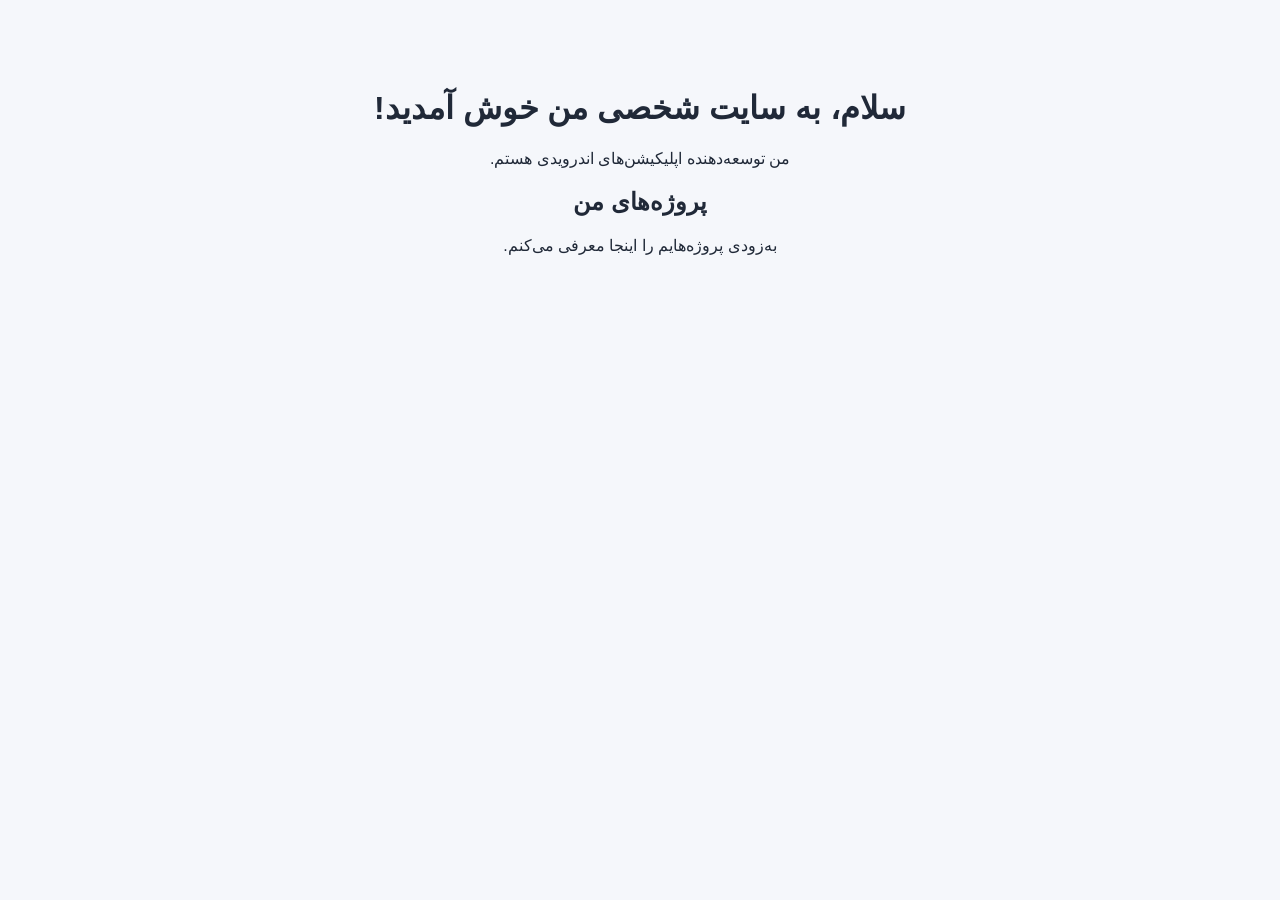
==== index.html @ 51ae1687 "Add initial HTML structure for personal website" ====
<!DOCTYPE html>
<html lang="fa" dir="rtl">
<head>
  <meta charset="UTF-8">
  <meta name="viewport" content="width=device-width, initial-scale=1">
  <title>سایت شخصی من</title>
  <style>
    body {
      font-family: Tahoma, sans-serif;
      text-align: center;
      padding: 60px 20px;
      background: #f5f7fb;
      color: #202938;
    }
  </style>
</head>
<body>
  <h1>سلام، به سایت شخصی من خوش آمدید!</h1>
  <p>من توسعه‌دهنده اپلیکیشن‌های اندرویدی هستم.</p>
  <h2>پروژه‌های من</h2>
  <p>به‌زودی پروژه‌هایم را اینجا معرفی می‌کنم.</p>
</body>
</html>
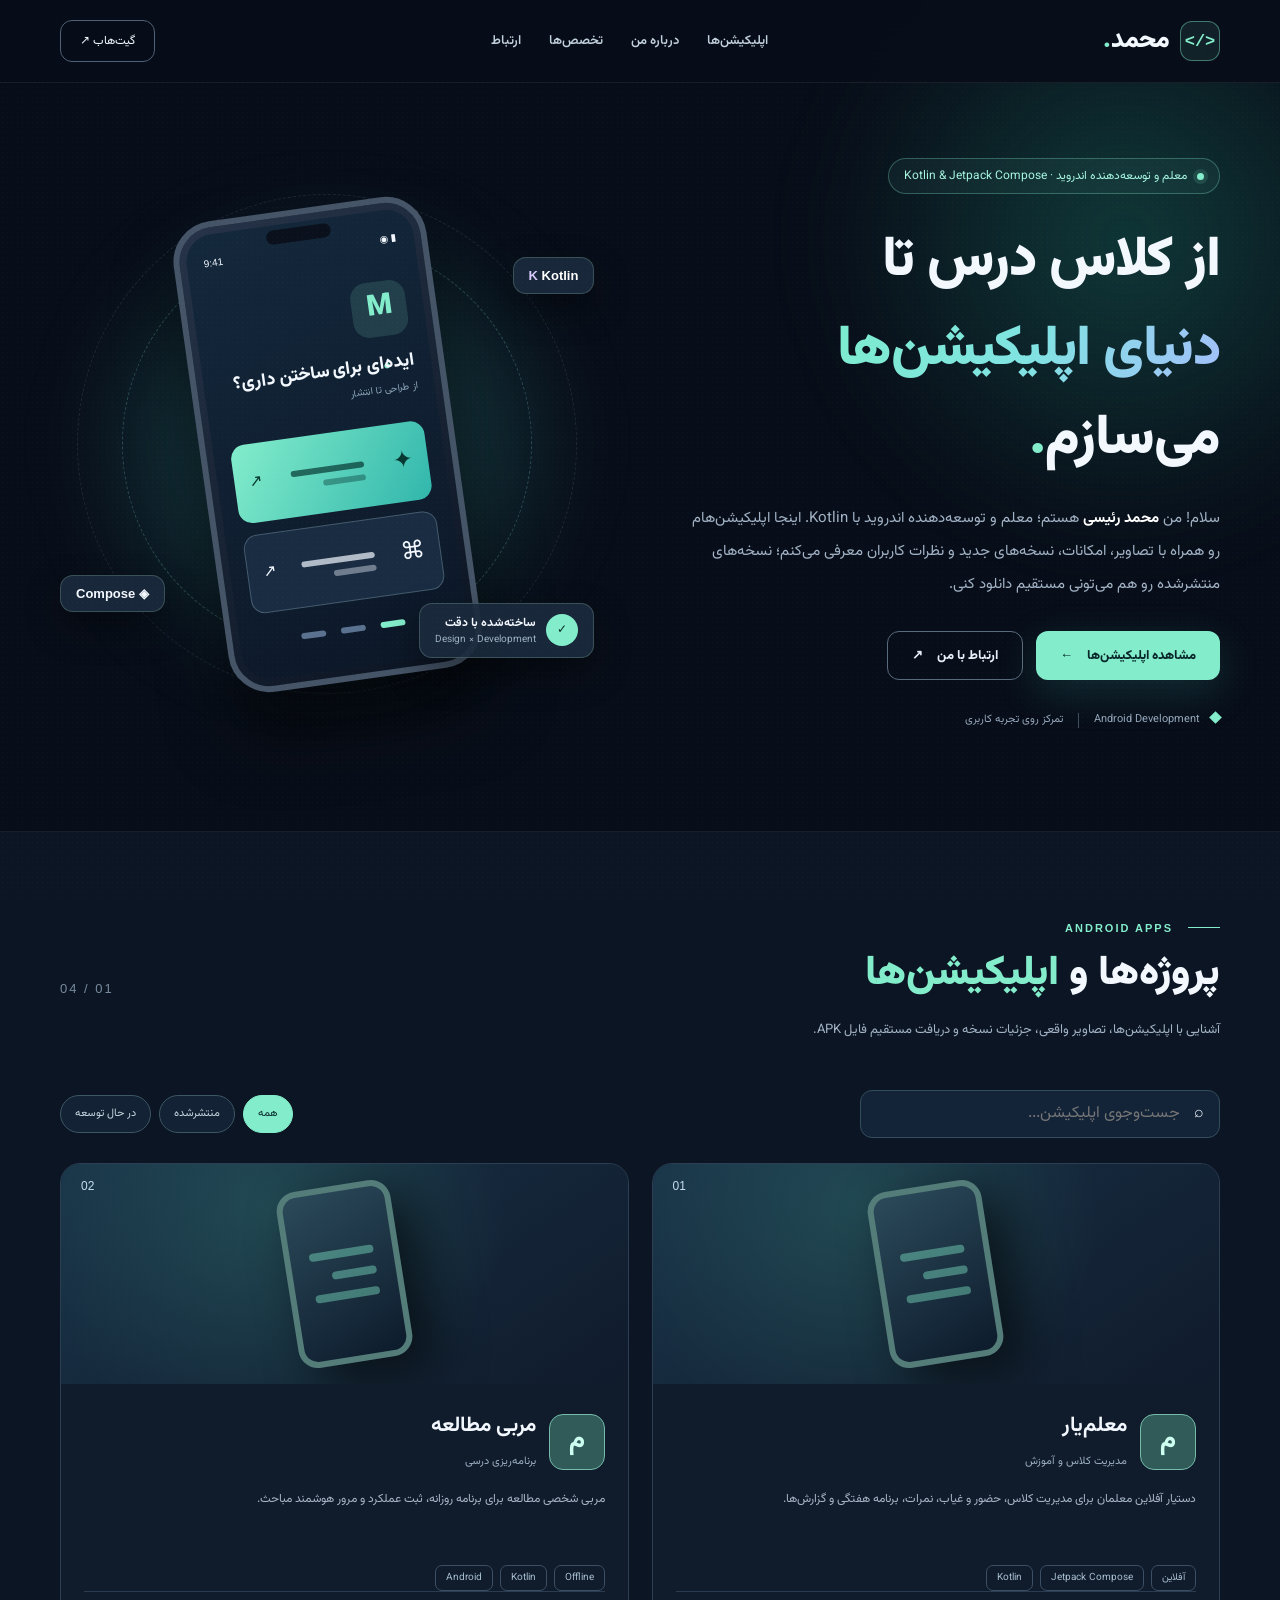
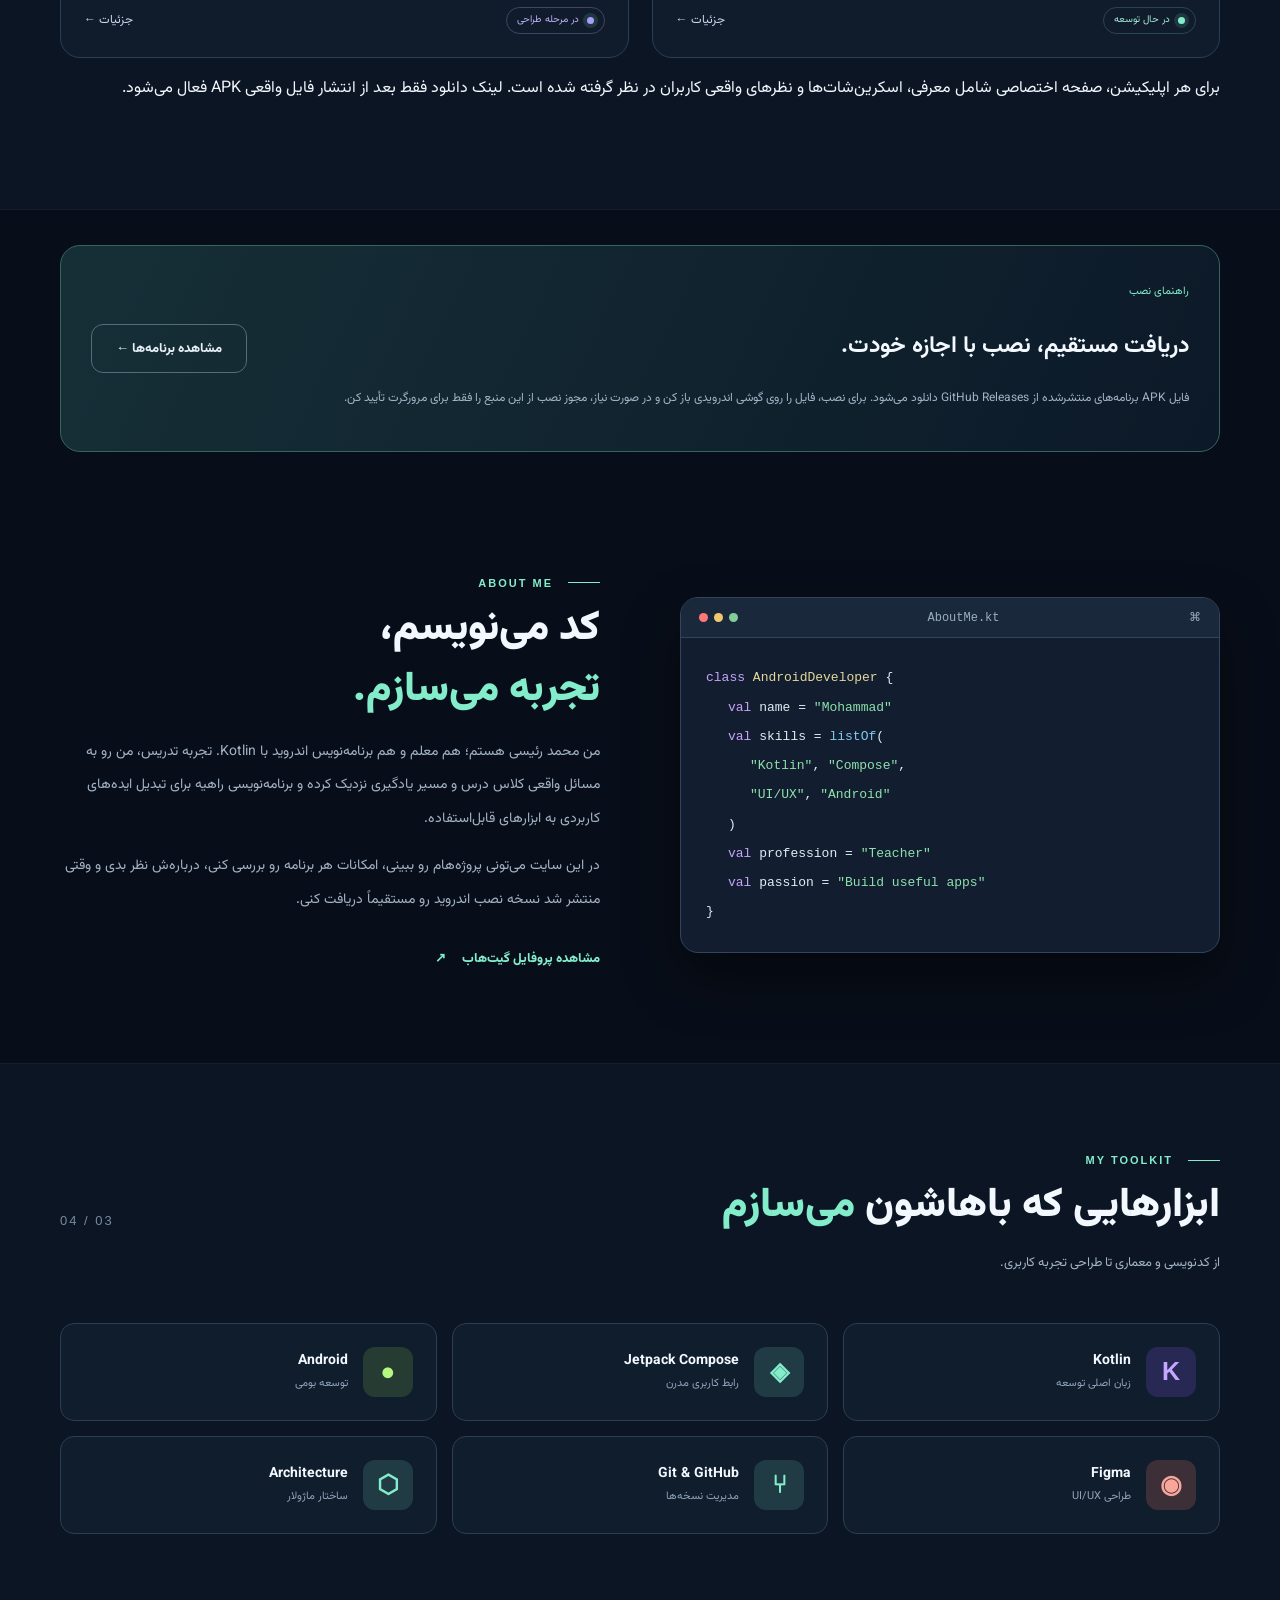
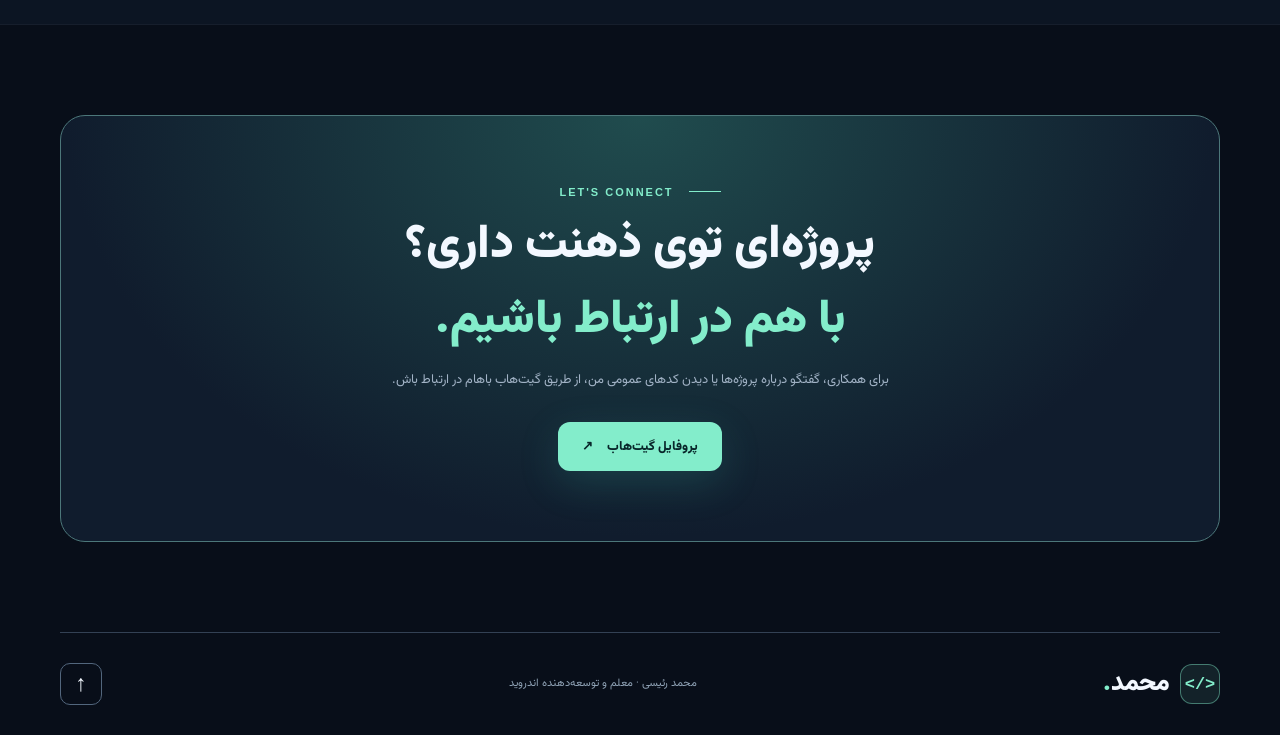
==== commit 1fade152: "Publish Mohammad Raisi portfolio and Android app catalog" ====
--- a/index.html
+++ b/index.html
@@ -1,23 +1,55 @@
-<!DOCTYPE html>
+<!doctype html>
 <html lang="fa" dir="rtl">
 <head>
-  <meta charset="UTF-8">
-  <meta name="viewport" content="width=device-width, initial-scale=1">
-  <title>سایت شخصی من</title>
-  <style>
-    body {
-      font-family: Tahoma, sans-serif;
-      text-align: center;
-      padding: 60px 20px;
-      background: #f5f7fb;
-      color: #202938;
-    }
-  </style>
+  <meta charset="utf-8" />
+  <meta name="viewport" content="width=device-width,initial-scale=1" />
+  <meta name="theme-color" content="#080d19" />
+  <meta name="description" content="سایت شخصی محمد رئیسی؛ معلم و توسعه‌دهنده اندروید با Kotlin و Jetpack Compose. آشنایی با اپلیکیشن‌ها، نمونه‌کارها و دانلود نسخه‌های منتشرشده." />
+  <meta property="og:title" content="محمد رئیسی | معلم و توسعه‌دهنده اندروید" />
+  <meta property="og:description" content="اپلیکیشن‌های اندرویدی، نمونه‌کارها و لینک دانلود نسخه‌های منتشرشده" />
+  <meta property="og:type" content="website" />
+  <title>محمد رئیسی | معلم و توسعه‌دهنده اندروید</title>
+  <link rel="preconnect" href="https://fonts.googleapis.com" />
+  <link rel="preconnect" href="https://fonts.gstatic.com" crossorigin />
+  <link href="https://fonts.googleapis.com/css2?family=Vazirmatn:wght@400;500;600;700;800;900&display=swap" rel="stylesheet" />
+  <link rel="icon" type="image/svg+xml" href="assets/favicon.svg" />
+  <link rel="stylesheet" href="styles.css" />
+  <link rel="stylesheet" href="market.css" />
+  <script type="module" src="home.js"></script>
 </head>
 <body>
-  <h1>سلام، به سایت شخصی من خوش آمدید!</h1>
-  <p>من توسعه‌دهنده اپلیکیشن‌های اندرویدی هستم.</p>
-  <h2>پروژه‌های من</h2>
-  <p>به‌زودی پروژه‌هایم را اینجا معرفی می‌کنم.</p>
+  <a href="#main" class="skip">رفتن به محتوای اصلی</a>
+  <div class="grain" aria-hidden="true"></div>
+  <header class="site-header" id="top">
+    <nav class="nav wrap" aria-label="منوی اصلی">
+      <a class="brand" href="#top" aria-label="صفحه اصلی محمد رئیسی"><span class="brand-symbol">&lt;/&gt;</span><span>محمد<span class="brand-dot">.</span></span></a>
+      <button class="menu-button" id="menu-button" aria-controls="nav-links" aria-expanded="false" aria-label="باز کردن منو"><span></span><span></span><span></span></button>
+      <div class="nav-links" id="nav-links"><a href="#projects">اپلیکیشن‌ها</a><a href="#about">درباره من</a><a href="#stack">تخصص‌ها</a><a href="#contact">ارتباط</a></div>
+      <a class="nav-cta" href="https://github.com/MohammadRaisi9" target="_blank" rel="noopener noreferrer" aria-label="مشاهده گیت‌هاب من">گیت‌هاب <span aria-hidden="true">↗</span></a>
+    </nav>
+  </header>
+  <main id="main">
+    <section class="hero wrap" aria-labelledby="hero-title">
+      <div class="hero-copy">
+        <div class="eyebrow"><span class="live-dot"></span> معلم و توسعه‌دهنده اندروید · Kotlin & Jetpack Compose</div>
+        <h1 id="hero-title">از کلاس درس تا<br/><span class="gradient-text">دنیای اپلیکیشن‌ها</span><br/>می‌سازم<span class="period">.</span></h1>
+        <p class="hero-intro">سلام! من <strong>محمد رئیسی</strong> هستم؛ معلم و توسعه‌دهنده اندروید با Kotlin. اینجا اپلیکیشن‌هام رو همراه با تصاویر، امکانات، نسخه‌های جدید و نظرات کاربران معرفی می‌کنم؛ نسخه‌های منتشرشده رو هم می‌تونی مستقیم دانلود کنی.</p>
+        <div class="hero-actions"><a href="#projects" class="btn btn-primary">مشاهده اپلیکیشن‌ها <span aria-hidden="true">←</span></a><a href="#contact" class="btn btn-outline">ارتباط با من <span aria-hidden="true">↗</span></a></div>
+        <div class="hero-meta"><span><i class="meta-pin"></i> Android Development</span><span class="meta-divider"></span><span>تمرکز روی تجربه کاربری</span></div>
+      </div>
+      <div class="hero-art" aria-label="تصویر گرافیکی برنامه‌نویسی اندروید">
+        <div class="orbit orbit-1"></div><div class="orbit orbit-2"></div><div class="glow"></div>
+        <div class="floating-chip chip-kotlin">K <span>Kotlin</span></div><div class="floating-chip chip-compose"><span class="compose-mark">◈</span> Compose</div>
+        <div class="device"><div class="device-notch"></div><div class="device-screen"><div class="mock-status"><span>9:41</span><span>◉ ▮</span></div><div class="mock-avatar">M<span>.</span></div><div class="mock-greeting">ایده‌ای برای ساختن داری؟</div><div class="mock-subtitle">از طراحی تا انتشار</div><div class="mock-cards"><div class="mock-card mock-card-primary"><span class="mock-icon">✦</span><span class="mock-bars"><i></i><i></i></span><span>↗</span></div><div class="mock-card"><span class="mock-icon">⌘</span><span class="mock-bars"><i></i><i></i></span><span>↗</span></div></div><div class="mock-nav"><b></b><b></b><b></b></div></div></div>
+        <div class="floating-note"><span class="check-circle">✓</span><span><b>ساخته‌شده با دقت</b><small>Design × Development</small></span></div>
+      </div>
+    </section>
+    <section class="section projects-section" id="projects" aria-labelledby="projects-title"><div class="wrap"><div class="section-top"><div><div class="section-kicker">ANDROID APPS <span></span></div><h2 id="projects-title">پروژه‌ها و <span>اپلیکیشن‌ها</span></h2><p>آشنایی با اپلیکیشن‌ها، تصاویر واقعی، جزئیات نسخه و دریافت مستقیم فایل APK.</p></div><span class="section-index">01 / 04</span></div><div class="market-toolbar"><label class="search-box"><span aria-hidden="true">⌕</span><input id="app-search" type="search" placeholder="جست‌وجوی اپلیکیشن..." autocomplete="off" aria-label="جست‌وجوی اپلیکیشن‌ها" /></label><div class="filter-pills" role="group" aria-label="فیلتر وضعیت"><button class="filter-pill active" type="button" data-status="all" aria-pressed="true">همه</button><button class="filter-pill" type="button" data-status="released" aria-pressed="false">منتشرشده</button><button class="filter-pill" type="button" data-status="development" aria-pressed="false">در حال توسعه</button></div></div><div class="project-grid" id="project-grid" aria-live="polite"><p class="no-projects">در حال دریافت فهرست برنامه‌ها…</p></div><p class="project-note">برای هر اپلیکیشن، صفحه اختصاصی شامل معرفی، اسکرین‌شات‌ها و نظرهای واقعی کاربران در نظر گرفته شده است. لینک دانلود فقط بعد از انتشار فایل واقعی APK فعال می‌شود.</p></div></section>
+    <section class="install-strip wrap" aria-labelledby="install-title"><div><span class="install-chip">راهنمای نصب</span><h2 id="install-title">دریافت مستقیم، نصب با اجازه خودت.</h2><p>فایل APK برنامه‌های منتشرشده از GitHub Releases دانلود می‌شود. برای نصب، فایل را روی گوشی اندرویدی باز کن و در صورت نیاز، مجوز نصب از این منبع را فقط برای مرورگرت تأیید کن.</p></div><a href="#projects" class="btn btn-outline">مشاهده برنامه‌ها ←</a></section>
+    <section class="section about-section" id="about" aria-labelledby="about-title"><div class="wrap about-grid"><div class="about-visual"><div class="about-code"><div class="code-header"><span class="window-dots"><i></i><i></i><i></i></span><span>AboutMe.kt</span><span>⌘</span></div><div class="code-body"><div><span class="code-purple">class</span> <span class="code-yellow">AndroidDeveloper</span> {</div><div class="indent"><span class="code-purple">val</span> name = <span class="code-green">"Mohammad"</span></div><div class="indent"><span class="code-purple">val</span> skills = <span class="code-blue">listOf</span>(</div><div class="indent2"><span class="code-green">"Kotlin"</span>, <span class="code-green">"Compose"</span>,</div><div class="indent2"><span class="code-green">"UI/UX"</span>, <span class="code-green">"Android"</span></div><div class="indent">)</div><div class="indent"><span class="code-purple">val</span> profession = <span class="code-green">"Teacher"</span></div><div class="indent"><span class="code-purple">val</span> passion = <span class="code-green">"Build useful apps"</span></div><div>}</div></div></div><div class="about-glow"></div></div><div class="about-copy"><div class="section-kicker">ABOUT ME <span></span></div><h2 id="about-title">کد می‌نویسم،<br/><span>تجربه می‌سازم.</span></h2><p>من محمد رئیسی هستم؛ هم معلم و هم برنامه‌نویس اندروید با Kotlin. تجربه تدریس، من رو به مسائل واقعی کلاس درس و مسیر یادگیری نزدیک کرده و برنامه‌نویسی راهیه برای تبدیل ایده‌های کاربردی به ابزارهای قابل‌استفاده.</p><p>در این سایت می‌تونی پروژه‌هام رو ببینی، امکانات هر برنامه رو بررسی کنی، درباره‌ش نظر بدی و وقتی منتشر شد نسخه نصب اندروید رو مستقیماً دریافت کنی.</p><a class="text-link" href="https://github.com/MohammadRaisi9" target="_blank" rel="noopener noreferrer">مشاهده پروفایل گیت‌هاب <span aria-hidden="true">↗</span></a></div></div></section>
+    <section class="section stack-section" id="stack" aria-labelledby="stack-title"><div class="wrap"><div class="section-top"><div><div class="section-kicker">MY TOOLKIT <span></span></div><h2 id="stack-title">ابزارهایی که باهاشون <span>می‌سازم</span></h2><p>از کدنویسی و معماری تا طراحی تجربه کاربری.</p></div><span class="section-index">03 / 04</span></div><div class="stack-grid"><div class="stack-item"><span class="stack-icon kotlin-icon">K</span><span><b>Kotlin</b><small>زبان اصلی توسعه</small></span></div><div class="stack-item"><span class="stack-icon compose-icon">◈</span><span><b>Jetpack Compose</b><small>رابط کاربری مدرن</small></span></div><div class="stack-item"><span class="stack-icon android-icon">●</span><span><b>Android</b><small>توسعه بومی</small></span></div><div class="stack-item"><span class="stack-icon figma-icon">◉</span><span><b>Figma</b><small>طراحی UI/UX</small></span></div><div class="stack-item"><span class="stack-icon git-icon">⑂</span><span><b>Git & GitHub</b><small>مدیریت نسخه‌ها</small></span></div><div class="stack-item"><span class="stack-icon arch-icon">⬡</span><span><b>Architecture</b><small>ساختار ماژولار</small></span></div></div></div></section>
+    <section class="section contact-section" id="contact" aria-labelledby="contact-title"><div class="wrap"><div class="contact-card"><div class="contact-glow"></div><div class="section-kicker">LET'S CONNECT <span></span></div><h2 id="contact-title">پروژه‌ای توی ذهنت داری؟<br/><span>با هم در ارتباط باشیم.</span></h2><p>برای همکاری، گفتگو درباره پروژه‌ها یا دیدن کدهای عمومی من، از طریق گیت‌هاب باهام در ارتباط باش.</p><a class="btn btn-primary" href="https://github.com/MohammadRaisi9" target="_blank" rel="noopener noreferrer">پروفایل گیت‌هاب <span aria-hidden="true">↗</span></a></div></div></section>
+  </main>
+  <footer class="footer wrap"><a class="brand" href="#top"><span class="brand-symbol">&lt;/&gt;</span><span>محمد<span class="brand-dot">.</span></span></a><p>محمد رئیسی · معلم و توسعه‌دهنده اندروید</p><a href="#top" class="back-top" aria-label="بازگشت به بالا">↑</a></footer>
 </body>
-</html>
+</html>
--- a/styles.css
+++ b/styles.css
@@ -0,0 +1 @@
+:root{color-scheme:dark;--bg:#080e19;--panel:#111d2c;--line:#2b3e52;--mint:#83edcb;--muted:#a2b3c6;--text:#f3f8ff}*{box-sizing:border-box}html{scroll-behavior:smooth;scroll-padding-top:85px}body{margin:0;color:var(--text);background:var(--bg);font-family:Vazirmatn,Tahoma,sans-serif;line-height:1.85;overflow-x:hidden}a{color:inherit;text-decoration:none}button,input,textarea,select{font:inherit}.wrap{width:min(1160px,calc(100% - 44px));margin-inline:auto}.grain{pointer-events:none;position:fixed;inset:0;opacity:.03;z-index:15;background-image:radial-gradient(#fff 0.3px,transparent 0.5px);background-size:5px 5px}.skip{position:absolute;top:-200px;right:12px;background:var(--mint);color:#092327;padding:9px;z-index:100}.skip:focus{top:12px}.site-header{position:sticky;top:0;z-index:30;border-bottom:1px solid #ffffff12;background:#080e19ec;backdrop-filter:blur(18px)}.nav{min-height:82px;display:flex;align-items:center;gap:32px}.brand{display:inline-flex;align-items:center;gap:10px;font-size:25px;font-weight:900;white-space:nowrap}.brand-symbol{display:grid;place-items:center;width:40px;height:40px;border:1px solid #83edcb70;border-radius:12px;color:var(--mint);background:#83edcb17;font:700 17px monospace}.brand-dot,.period{color:var(--mint)}.nav-links{display:flex;gap:28px;margin-inline:auto;color:#c0d0dc;font-weight:600;font-size:13px}.nav-links a:hover,.nav-cta:hover,.text-link:hover{color:var(--mint)}.nav-cta{border:1px solid #4e6176;border-radius:12px;padding:9px 19px;font-size:12px}.menu-button{display:none}.hero{min-height:650px;display:grid;grid-template-columns:1.05fr .95fr;align-items:center;gap:35px;padding-block:75px 100px;position:relative}.hero:before{content:"";position:absolute;z-index:-1;right:-230px;top:-170px;width:650px;height:650px;background:radial-gradient(circle,#249f8550,transparent 65%);filter:blur(45px)}.hero h1{font-size:clamp(35px,4.35vw,61px);letter-spacing:-1px;line-height:1.6;margin:23px 0 18px;font-weight:900}.gradient-text{color:var(--mint);background:linear-gradient(110deg,#7decce,#80e3e2,#a3bffa);background-clip:text;-webkit-background-clip:text;-webkit-text-fill-color:transparent}.eyebrow{display:inline-flex;align-items:center;gap:10px;padding:6px 15px;border:1px solid #83edcb4c;border-radius:80px;background:#83edcb0d;color:#a5f4de;font-size:12px}.live-dot,.status i{width:7px;height:7px;display:inline-block;background:var(--mint);border-radius:50%;box-shadow:0 0 0 4px #83edcb20}.hero-intro{max-width:535px;color:var(--muted);font-size:15px;line-height:2.2}.hero-intro strong{color:white}.hero-actions{display:flex;align-items:center;gap:13px;flex-wrap:wrap;margin-top:30px}.btn{min-height:49px;padding:11px 24px;display:inline-flex;justify-content:center;align-items:center;gap:14px;border-radius:12px;font-size:13px;font-weight:800;cursor:pointer;transition:transform .2s,background .2s}.btn:hover{transform:translateY(-2px)}.btn-primary{background:var(--mint);color:#08262a;box-shadow:0 12px 40px #42cbb52b}.btn-primary:hover{background:#aafbe1}.btn-outline{border:1px solid #586a7c;color:#e6eef7;background:transparent}.hero-meta{display:flex;flex-wrap:wrap;align-items:center;gap:15px;color:#94a6ba;font-size:11px;margin-top:30px}.meta-pin{display:inline-block;width:9px;height:9px;background:var(--mint);transform:rotate(45deg);margin-left:8px}.meta-divider{height:15px;width:1px;background:#3d4e60}.hero-art{position:relative;min-height:515px;display:grid;place-items:center;isolation:isolate}.glow{position:absolute;inset:14%;border-radius:50%;filter:blur(55px);background:#44c6bb35;z-index:-1}.orbit{position:absolute;border-radius:50%;width:410px;height:410px;border:1px dashed #80d8bc43;transform:rotate(22deg)}.orbit-2{width:500px;height:500px;border-color:#8e9cb629;transform:rotate(-17deg)}.device{width:255px;height:475px;padding:7px;border:6px solid #455467;border-radius:41px;box-shadow:0 45px 65px #0008;background:linear-gradient(150deg,#263348,#0b1422);transform:rotate(-8deg);position:relative}.device-notch{position:absolute;top:12px;left:50%;transform:translateX(-50%);width:65px;height:14px;background:#0a111d;border-radius:30px}.device-screen{height:100%;border-radius:28px;padding:23px 17px;overflow:hidden;background:linear-gradient(160deg,#14283c,#0c1727)}.mock-status{display:flex;justify-content:space-between;font:10px Arial;direction:ltr}.mock-avatar{margin-top:36px;width:55px;height:55px;border-radius:16px;display:grid;place-items:center;background:#83edcb23;color:var(--mint);font-size:29px;font-weight:900}.mock-greeting{font-size:18px;font-weight:800;margin-top:12px}.mock-subtitle{font-size:10px;color:#8ca5b8}.mock-cards{display:grid;gap:12px;margin-top:24px}.mock-card{height:79px;background:#192c42;border:1px solid #425a6c;border-radius:14px;display:flex;align-items:center;justify-content:space-between;padding:15px}.mock-card-primary{color:#073832;background:linear-gradient(125deg,#83edcb,#31b6ac);border:none}.mock-icon{font-size:24px}.mock-bars i{display:block;width:74px;height:6px;background:currentColor;border-radius:20px;opacity:.7;margin-top:7px}.mock-bars i+i{width:43px;opacity:.4}.mock-nav{display:flex;justify-content:center;gap:15px;margin-top:25px}.mock-nav b{width:25px;height:6px;background:#5a7290;border-radius:8px}.mock-nav b:first-child{background:var(--mint)}.floating-chip,.floating-note{position:absolute;z-index:3;padding:10px 15px;border:1px solid #62827c75;border-radius:13px;background:#1b2a3de8;box-shadow:0 15px 35px #0006;font:700 13px Arial}.chip-kotlin{top:70px;right:0;color:#d5cafa}.chip-kotlin span{color:white}.chip-compose{bottom:90px;left:0}.floating-note{right:0;bottom:44px;display:flex;align-items:center;gap:10px;font:12px Vazirmatn}.floating-note b,.floating-note small{display:block}.floating-note small{font-size:10px;color:#9cb1c4}.check-circle{display:grid;place-items:center;background:var(--mint);color:#072b25;border-radius:50%;width:32px;height:32px}.section{padding-block:90px}.projects-section,.stack-section{background:#0c1523;border-block:1px solid #ffffff0a}.section-top{display:flex;justify-content:space-between;align-items:center;gap:20px;margin-bottom:35px}.section-kicker{display:flex;align-items:center;gap:15px;color:var(--mint);font:700 11px Arial;letter-spacing:2px;direction:ltr;width:max-content}.section-kicker span{display:block;width:32px;height:1px;background:var(--mint)}.section h2{font-size:clamp(27px,3.2vw,41px);line-height:1.5;margin:10px 0;font-weight:900}.section h2 span{color:var(--mint)}.section-top p{font-size:13px;color:var(--muted)}.section-index{font:13px Arial;letter-spacing:2px;color:#778b9e}.project-grid{display:grid;grid-template-columns:repeat(2,minmax(0,1fr));gap:23px}.project-card{border:1px solid var(--line);border-radius:20px;background:#101c2c;overflow:hidden;transition:transform .2s,border-color .2s}.project-card:hover{transform:translateY(-4px);border-color:#80cab0}.project-body{padding:25px}.project-art{height:240px;background:radial-gradient(ellipse at 60% 15%,#4d8581,#172b3a 70%);display:grid;place-items:center;position:relative}.project-violet .project-art{background:radial-gradient(ellipse at 60% 15%,#59517c,#192339 70%)}.project-decoration{position:relative;width:160px;height:160px;display:grid;place-items:center}.project-app-icon{width:132px;height:132px;border-radius:32px;display:grid;place-items:center;background:linear-gradient(140deg,#a8f7db,#53bca8);color:#145044;font-size:58px;font-weight:900;transform:rotate(-8deg);box-shadow:15px 22px 40px #0006}.decor-ring{position:absolute;width:220px;height:220px;border:1px solid #ffffff36;border-radius:50%}.decor-dot{position:absolute;width:10px;height:10px;background:white;border-radius:50%;top:0;right:0}.project-caption{display:flex;justify-content:space-between;color:#9ab0c6;font-size:11px}.status{display:inline-flex;align-items:center;gap:8px;padding:3px 10px;border:1px solid #6aa89f4a;border-radius:50px;color:#a2e9d7;font-size:10px}.status-planned{color:#bcb1f5;border-color:#998bc35c}.status-planned i{background:#a89cff}.project-body h3{font-size:22px;margin:16px 0 8px}.project-body p{font-size:13px;color:var(--muted)}.tags{display:flex;gap:7px;flex-wrap:wrap;direction:ltr;justify-content:flex-end}.tags span{font-size:10px;padding:3px 10px;border-radius:7px;border:1px solid #3c4e64;color:#a7bdd0}.project-actions{border-top:1px solid #29394b;margin-top:22px;padding-top:15px;display:flex;justify-content:space-between}.download{color:var(--mint)}.download.disabled{color:#8a9cad}.about-grid{display:grid;grid-template-columns:1fr 1fr;align-items:center;gap:80px}.about-visual{position:relative}.about-code{border:1px solid #33445d;border-radius:18px;background:#121e2f;overflow:hidden;direction:ltr;box-shadow:0 25px 55px #0007}.code-header{background:#19283a;border-bottom:1px solid #34445b;display:flex;justify-content:space-between;align-items:center;padding:12px 18px;font:12px monospace;color:#9baec1}.window-dots{display:flex;gap:6px}.window-dots i{width:9px;height:9px;border-radius:50%;background:#ff7777}.window-dots i:nth-child(2){background:#f1c86c}.window-dots i:nth-child(3){background:#81cd99}.code-body{padding:25px;color:#e0ecf4;font:13px/2.25 Consolas,monospace;white-space:nowrap;overflow:auto}.indent{padding-left:22px}.indent2{padding-left:44px}.code-purple{color:#c8a4fb}.code-yellow{color:#e4d89c}.code-green{color:#8ee0ac}.code-blue{color:#82c9ef}.about-copy p{font-size:14px;line-height:2.4;color:var(--muted)}.text-link{display:inline-flex;gap:16px;color:var(--mint);font-size:13px;font-weight:800;margin-top:15px}.stack-grid{display:grid;grid-template-columns:repeat(3,minmax(0,1fr));gap:15px}.stack-item{background:#101d2d;border:1px solid var(--line);border-radius:14px;padding:23px;display:flex;align-items:center;gap:15px}.stack-icon{display:grid;place-items:center;width:50px;height:50px;border-radius:12px;background:#82ead125;color:var(--mint);font:900 25px Arial;flex:none}.kotlin-icon{background:#8654ee34;color:#c6a7ff}.figma-icon{background:#fa7b6230;color:#f8a59a}.android-icon{background:#93d64e2b;color:#b6f780}.stack-item b,.stack-item small{display:block}.stack-item b{font-size:14px}.stack-item small{font-size:11px;color:#8fa4bb}.contact-card{position:relative;overflow:hidden;padding:70px 20px;text-align:center;background:radial-gradient(ellipse at top,#204c4e,#101c2d 70%);border:1px solid #4c777a;border-radius:25px}.contact-card .section-kicker{margin:0 auto}.contact-card h2{font-size:clamp(28px,4vw,47px);line-height:1.6}.contact-card p{max-width:540px;margin:0 auto 30px;color:var(--muted);font-size:13px}.footer{border-top:1px solid #334154;padding-block:28px;display:flex;align-items:center;justify-content:space-between;gap:15px}.footer p{font-size:11px;color:#90a3b6}.back-top{width:42px;height:42px;display:grid;place-items:center;border:1px solid #52667d;border-radius:10px;font-size:23px}.install-strip{margin:35px auto;border:1px solid #33675d;border-radius:20px;padding:30px;background:linear-gradient(115deg,#162f37,#0c1928);display:flex;justify-content:space-between;align-items:center;gap:20px}.install-strip h2{font-size:23px}.install-strip p{font-size:12px;color:var(--muted)}.install-chip{color:var(--mint);font-size:11px}.no-projects{color:var(--muted)}:focus-visible{outline:3px solid #b3ffe9;outline-offset:3px}@media(max-width:980px){.hero{gap:0}.hero-art{transform:scale(.84)}.about-grid{gap:30px}.stack-grid{grid-template-columns:repeat(2,1fr)}}@media(max-width:750px){.wrap{width:min(calc(100% - 32px),550px)}.nav{min-height:70px;gap:14px}.brand{font-size:22px}.nav-cta{margin-right:auto;padding:7px 11px}.menu-button{display:grid;gap:5px;padding:10px;background:transparent;border:0;cursor:pointer;order:-1}.menu-button span{display:block;width:23px;height:2px;background:#eaf8ff}.nav-links{display:none;position:absolute;top:70px;right:0;left:0;padding:18px 24px;background:#101d2c;border-bottom:1px solid #33475e;flex-direction:column}.nav-links.open{display:flex}.hero{grid-template-columns:1fr;padding:55px 0;gap:0}.hero h1{font-size:clamp(34px,8vw,49px)}.hero-art{min-height:440px;height:440px;transform:scale(.75);margin:-10px -50px -30px}.orbit-2{width:410px;height:410px}.orbit{width:340px;height:340px}.section{padding-block:65px}.project-grid,.about-grid{grid-template-columns:1fr}.about-visual{order:2}.about-copy{order:1}.stack-grid{grid-template-columns:repeat(2,minmax(0,1fr))}.stack-item{padding:15px;gap:10px}.stack-icon{width:40px;height:40px}.contact-card{padding:50px 15px}.footer{flex-wrap:wrap}.footer p{order:3;flex-basis:100%}.install-strip{flex-direction:column;align-items:stretch}}@media(max-width:390px){.stack-grid{grid-template-columns:1fr}.hero-art{transform:scale(.65);margin:-25px -65px -70px}.hero h1{font-size:33px}}@media(prefers-reduced-motion:reduce){html{scroll-behavior:auto}*,*:before,*:after{transition:none!important;animation:none!important}}
--- a/market.css
+++ b/market.css
@@ -0,0 +1 @@
+:root{--market-border:#293b50;--market-surface:#111e30}.market-toolbar{display:flex;justify-content:space-between;align-items:center;gap:16px;flex-wrap:wrap;margin:29px 0 25px}.search-box{border:1px solid #334e5a;border-radius:12px;padding:0 15px;display:flex;align-items:center;gap:12px;background:#132338;max-width:360px;flex:1}.search-box input{border:0;outline:0;background:none;color:#f3f9ff;min-height:46px;width:100%}.filter-row,.filter-pills{display:flex;flex-wrap:wrap;gap:8px}.filter-pill{border:1px solid #3c5663;background:#132234;color:#c7d7e1;border-radius:50px;padding:8px 14px;cursor:pointer;font-size:11px}.filter-pill.active{background:#83edcb;color:#0c2c2e;border-color:#83edcb}.market-card{overflow:hidden}.market-cover{height:220px;display:flex;overflow:hidden;align-items:center;justify-content:center;position:relative;background:radial-gradient(circle at 36% 20%,#347b735e,transparent 60%),linear-gradient(145deg,#193348,#101b2c)}.market-cover img{width:100%;height:100%;object-fit:cover}.market-cover-placeholder{width:115px;height:178px;background:linear-gradient(155deg,#2b4a5a,#0d1b2c);border-radius:20px;border:6px solid #547c78;transform:rotate(-9deg);box-shadow:20px 20px 50px #0009;display:grid;place-content:center;gap:13px;padding:18px}.market-line{display:block;width:65px;height:8px;background:#83edcb69;border-radius:8px}.market-line.two{width:45px}.market-cover-number{position:absolute;top:15px;left:20px;font:12px Arial;color:#c7dded}.market-card-body{padding:23px}.market-card-heading{display:flex;align-items:center;gap:13px}.market-app-icon{width:56px;height:56px;border:1px solid #74bbaa;border-radius:14px;background:#315b59;color:#ccfff0;display:grid;place-items:center;font-size:26px;font-weight:800;flex:none;overflow:hidden}.market-app-icon img{width:100%;height:100%;object-fit:cover}.market-app-title h3{margin:0;font-size:21px}.market-app-title small{color:#9baec0;font-size:11px}.market-card-body>p{font-size:12px;color:#a6b5c6;min-height:65px}.market-card-actions{border-top:1px solid #2b3b50;padding-top:15px;display:flex;justify-content:space-between;align-items:center;gap:8px;flex-wrap:wrap;font-size:12px}.market-card-actions>div{display:flex;gap:13px}.market-download{color:#80f2c8}.market-more{color:#c7d8e8}.detail-body{min-height:100vh}.detail-main{padding:34px 0 95px}.detail-back{color:#a2b9c9;font-size:12px;display:block;margin-bottom:26px}.detail-loading{padding:80px;text-align:center;color:#afc0ce}.detail-nav-links{display:flex;gap:25px;margin:auto}.app-hero-card{border:1px solid #354c5e;border-radius:22px;background:radial-gradient(circle at 90% 10%,#20504890,transparent 60%),#101e30;padding:33px;display:grid;grid-template-columns:110px minmax(0,1fr) 220px;align-items:start;gap:25px;margin-bottom:24px}.detail-icon{width:110px;height:110px;border-radius:24px;background:linear-gradient(125deg,#7eebc8,#367d76);display:grid;place-items:center;color:#092b2c;font-size:56px;font-weight:900;overflow:hidden}.detail-icon img{width:100%;height:100%;object-fit:cover}.category-label{color:#9aeecf;font-size:12px}.app-hero-info h1{font-size:32px;line-height:1.5;margin:5px 0}.app-hero-info p{color:#adbece;font-size:13px}.detail-rating{margin-top:20px;color:#d5e9bd;font-size:11px}.app-downloads{display:flex;flex-direction:column;gap:8px}.app-downloads .btn{padding:10px;text-align:center;font-size:12px}.btn-inactive{border:1px solid #4c5b62;background:#2a3e46;color:#b2c4c5;cursor:not-allowed}.app-content-grid{display:grid;grid-template-columns:minmax(0,1.6fr) minmax(230px,.75fr);gap:22px;align-items:start}.app-main-column{display:grid;gap:22px}.detail-panel{border:1px solid #2b3b50;border-radius:19px;padding:25px;background:#101b2b}.panel-heading{display:flex;align-items:center;justify-content:space-between;gap:15px;border-bottom:1px solid #283749;padding-bottom:17px;margin-bottom:20px}.panel-heading h2{margin:0;font-size:21px}.panel-heading span{font-size:11px;color:#95aec0}.detail-panel h3{font-size:16px;margin:23px 0 12px}.long-description,.detail-panel p{color:#adc0ce;line-height:2.2;font-size:13px;white-space:pre-line}.screenshot-gallery{display:flex;gap:14px;overflow-x:auto;padding-bottom:11px}.screenshot-button{padding:0;border:1px solid #385569;background:#172e40;border-radius:16px;flex:none;height:350px;max-width:210px;overflow:hidden;cursor:zoom-in}.screenshot-button img{height:100%;width:auto}.screenshots-empty{padding:30px 12px}.feature-list{padding:0;list-style:none;display:grid;gap:7px}.feature-list li{font-size:12px;color:#bccbd7}.feature-list li:before{content:"✓";color:#83edcb;margin-left:10px}.sticky-info{position:sticky;top:105px}.app-info{display:grid;grid-template-columns:1fr 1fr;gap:12px 8px;font-size:11px}.app-info dt{color:#8faac0}.app-info dd{margin:0;color:#e1eff6;text-align:left}.install-guide{font-size:11px!important}.review-summary{padding:14px;border-radius:10px;background:#1b303b;color:#a8efcd;font-size:12px;margin-bottom:18px}.review-submit-card{padding:19px;border-radius:13px;border:1px solid #334b5f;background:#122234}.review-submit-card h3{margin:0}.review-submit-card label{font-size:12px;display:block;margin:12px 0 7px}.review-submit-card input,.review-submit-card textarea,.review-submit-card select{width:100%;background:#0a192a;color:#f3faff;border:1px solid #3d5569;border-radius:9px;padding:10px}.review-submit-card .btn{border:0;margin-top:10px}.review-message{padding:13px;color:#a9e7c9;font-size:12px}.review-item{padding:18px 0;border-bottom:1px solid #35465a}.review-item-head{display:flex;gap:16px;align-items:center;font-size:11px}.review-item-head time{margin-right:auto;color:#99afbf}.review-stars{color:#e9c873}.review-empty{font-size:12px}.auth-state{display:flex;justify-content:space-between;gap:10px;align-items:center}.inline-fields{display:flex;gap:10px;align-items:center;flex-wrap:wrap}.inline-fields input{flex:1}.image-dialog{background:#0b1321;border:1px solid #4d6c78;border-radius:18px;padding:15px;color:white;max-width:min(92vw,1000px);max-height:95vh}.image-dialog::backdrop{background:#000d}.image-dialog img{max-height:82vh;max-width:86vw;object-fit:contain}.dialog-close{position:absolute;top:9px;left:9px;border:0;border-radius:50%;width:35px;height:35px;background:#223c4f;color:white;cursor:pointer}.pending-badge{font-size:11px;color:#eccb90}@media(max-width:950px){.app-hero-card{grid-template-columns:85px 1fr}.detail-icon{width:85px;height:85px}.app-downloads{grid-column:1/-1;flex-direction:row}.app-downloads>*{flex:1}}@media(max-width:750px){.market-toolbar{flex-direction:column;align-items:stretch}.search-box{max-width:none}.app-hero-card{grid-template-columns:70px 1fr;gap:12px;padding:19px}.detail-icon{width:70px;height:70px;font-size:33px}.app-hero-info h1{font-size:24px}.app-downloads{flex-direction:column}.app-content-grid{grid-template-columns:1fr}.detail-panel{padding:19px}.sticky-info{position:static}.screenshot-button{height:270px}.detail-nav-links{display:none}.detail-main{padding:26px 0 60px}}
